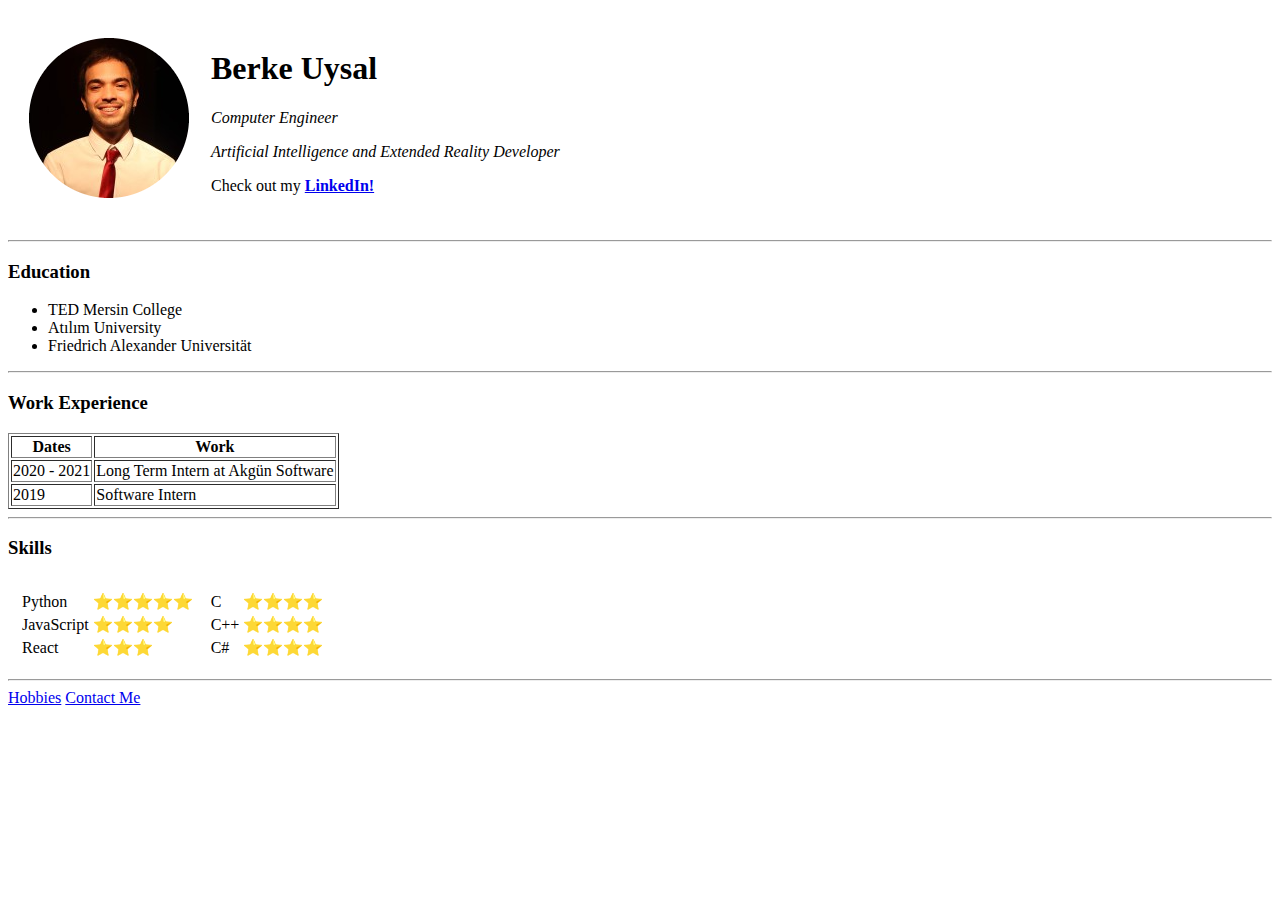
==== index.html @ 7ec973b3 "Initial setup of the website" ====
<!DOCTYPE html>
<html>
  <head>
    <meta charset="UTF-8">
    <title>Berke's Personal Site</title>
  </head>
  <body>
    <table cellspacing="20">
        <tr>
            <td><img src="Profile Photo-modified.png" alt="Berke Uysal profile picture"></td>
            <td><h1>Berke Uysal</h1>
            <p><em>Computer Engineer</em></p>
            <p><em>Artificial Intelligence and Extended Reality Developer</em></p>
            <p>Check out my <strong><a href="https://www.linkedin.com/in/berke-uysal/">LinkedIn!</a></strong></p></td>
        </tr>
    </table>

    <hr>
    <h3>Education</h3>
    <ul>
        <li>TED Mersin College</li>
        <li>Atılım University</li>
        <li>Friedrich Alexander Universität</li>
    </ul>
    <hr>
    <h3>Work Experience</h3>
    <table border="1">
        <thead>
            <tr>
                <th>Dates</th>
                <th>Work</th>
            </tr>
        </thead>
        <tbody>
            <tr>
                <td>2020 - 2021</td>
                <td>Long Term Intern at Akgün Software</td>
            </tr>
            <tr>
                <td>2019</td>
                <td>Software Intern</td>
            </tr>
        </tbody>
    </table>
    <hr>
    <h3>Skills</h3>
    <table cellspacing="10">
        <tr>
            <td>
                <table>
                    <tr>
                        <td>Python</td>
                        <td>⭐⭐⭐⭐⭐</td>
                    </tr>
                    <tr>
                        <td>JavaScript</td>
                        <td>⭐⭐⭐⭐</td>
                    </tr>
                    <tr>
                        <td>React</td>
                        <td>⭐⭐⭐</td>
                    </tr>
                </table>
            </td>
            <td>
                <table>
                    <tr>
                        <td>C</td>
                        <td>⭐⭐⭐⭐</td>
                    </tr>
                     <tr>
                        <td>C++</td>
                        <td>⭐⭐⭐⭐</td>
                    </tr>
                     <tr>
                        <td>C#</td>
                        <td>⭐⭐⭐⭐</td>
                    </tr>
                </table>
            </td>
        </tr>
    </table>
    <hr>
    <a href="hobbies.html">Hobbies</a>
    <a href="contactme.html">Contact Me</a>
  </body>
</html>
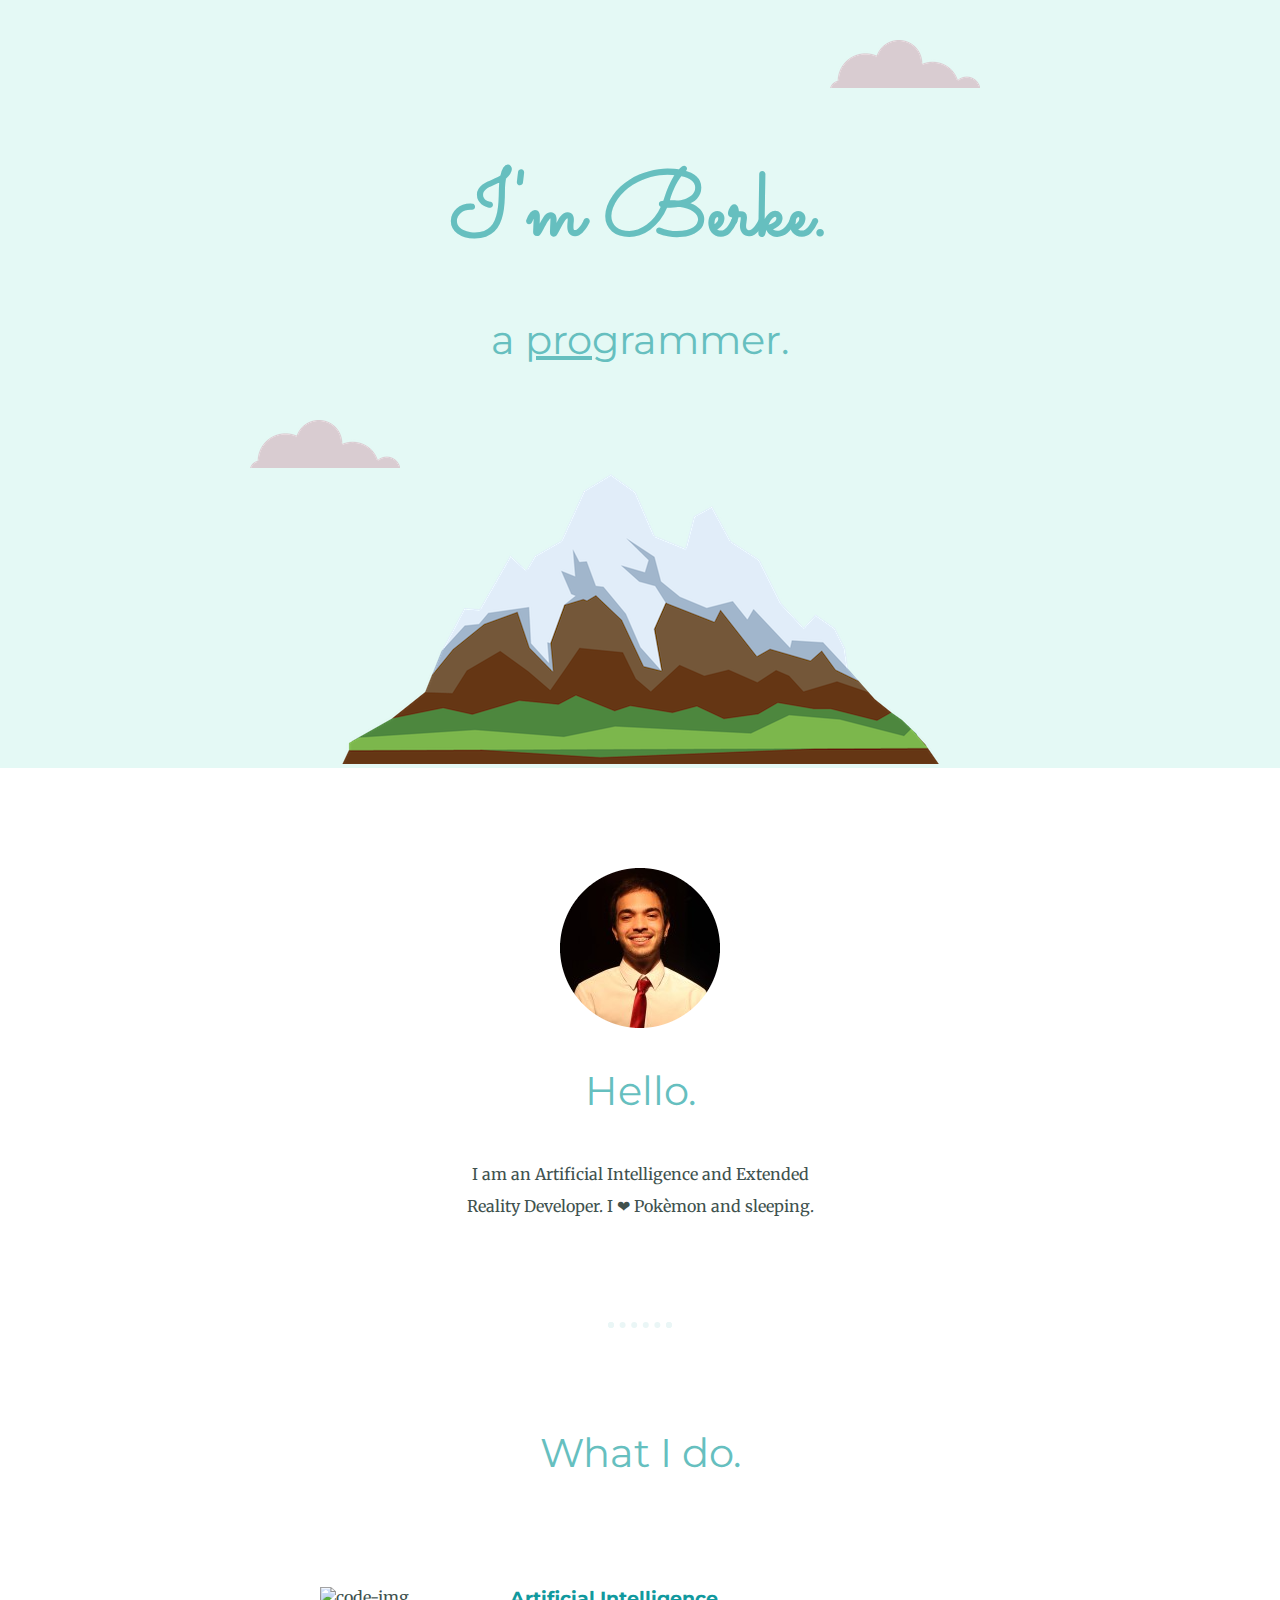
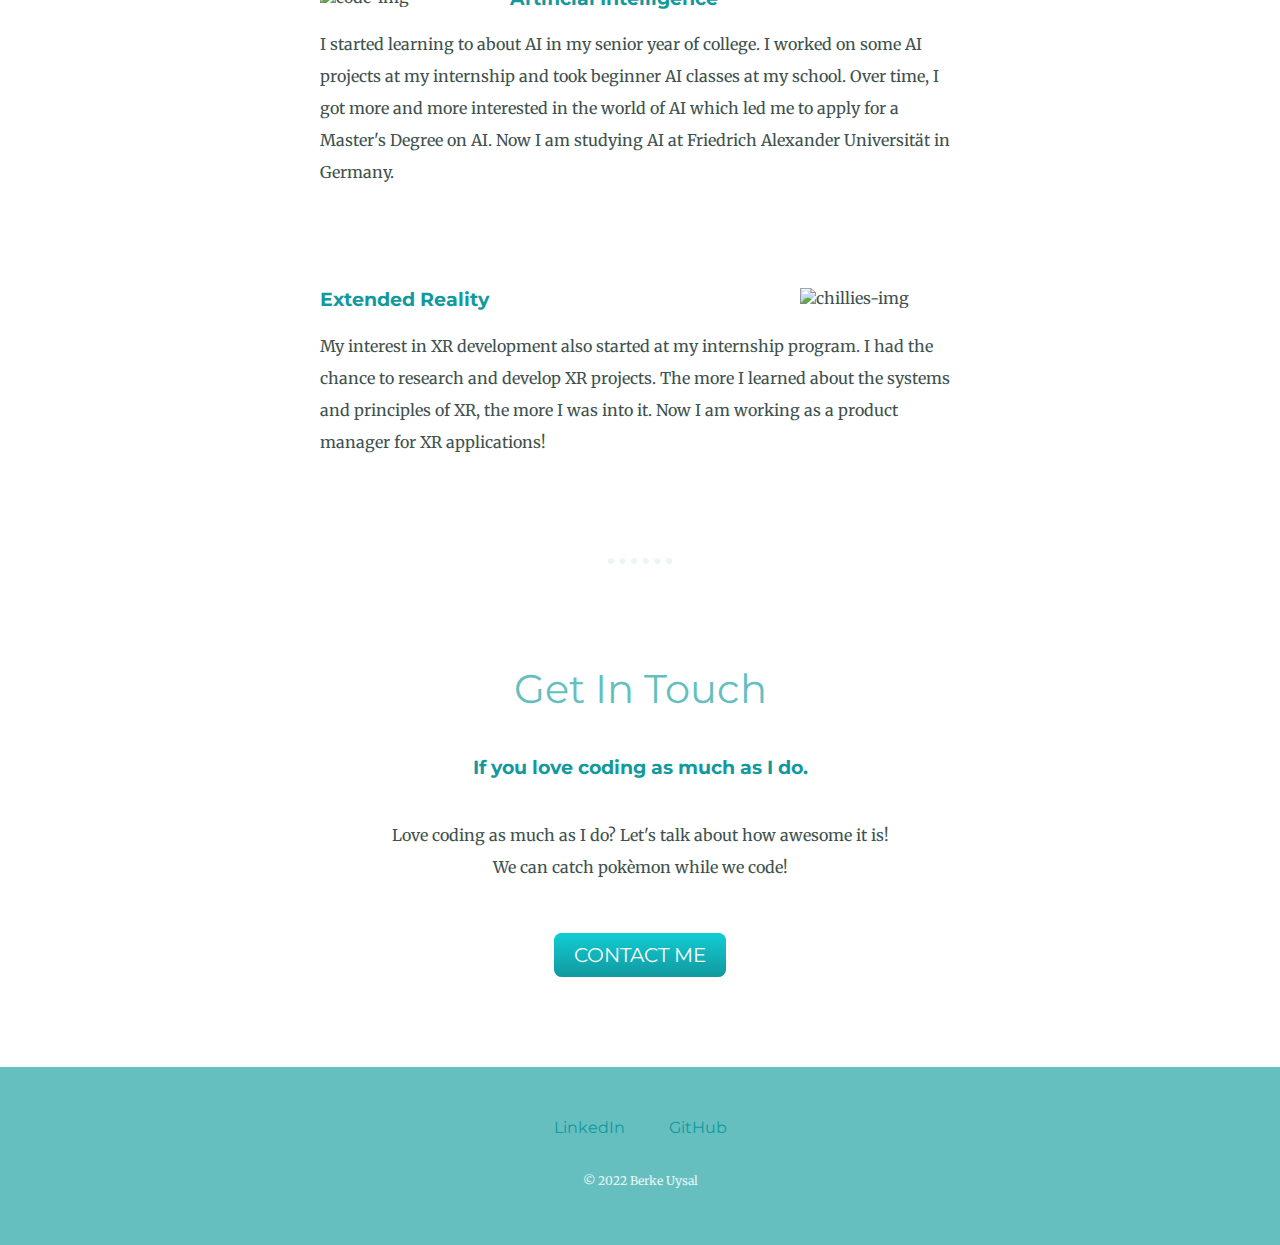
==== commit c935f563: "Add files via upload" ====
--- a/index.html
+++ b/index.html
@@ -1,87 +1,88 @@
 <!DOCTYPE html>
 <html>
-  <head>
-    <meta charset="UTF-8">
-    <title>Berke's Personal Site</title>
-  </head>
-  <body>
-    <table cellspacing="20">
-        <tr>
-            <td><img src="Profile Photo-modified.png" alt="Berke Uysal profile picture"></td>
-            <td><h1>Berke Uysal</h1>
-            <p><em>Computer Engineer</em></p>
-            <p><em>Artificial Intelligence and Extended Reality Developer</em></p>
-            <p>Check out my <strong><a href="https://www.linkedin.com/in/berke-uysal/">LinkedIn!</a></strong></p></td>
-        </tr>
-    </table>
+<head>
+    <meta charset="utf-8"/>
+    <title>Berke Uysal</title>
+    <link rel="stylesheet" href="css/styles.css"/>
+    <link
+            href="https://fonts.googleapis.com/css?family=Merriweather|Montserrat|Sacramento"
+            rel="stylesheet"
+    />
+    <link rel="icon" href="images/favicon.ico"/>
+</head>
 
-    <hr>
-    <h3>Education</h3>
-    <ul>
-        <li>TED Mersin College</li>
-        <li>Atılım University</li>
-        <li>Friedrich Alexander Universität</li>
-    </ul>
-    <hr>
-    <h3>Work Experience</h3>
-    <table border="1">
-        <thead>
-            <tr>
-                <th>Dates</th>
-                <th>Work</th>
-            </tr>
-        </thead>
-        <tbody>
-            <tr>
-                <td>2020 - 2021</td>
-                <td>Long Term Intern at Akgün Software</td>
-            </tr>
-            <tr>
-                <td>2019</td>
-                <td>Software Intern</td>
-            </tr>
-        </tbody>
-    </table>
-    <hr>
-    <h3>Skills</h3>
-    <table cellspacing="10">
-        <tr>
-            <td>
-                <table>
-                    <tr>
-                        <td>Python</td>
-                        <td>⭐⭐⭐⭐⭐</td>
-                    </tr>
-                    <tr>
-                        <td>JavaScript</td>
-                        <td>⭐⭐⭐⭐</td>
-                    </tr>
-                    <tr>
-                        <td>React</td>
-                        <td>⭐⭐⭐</td>
-                    </tr>
-                </table>
-            </td>
-            <td>
-                <table>
-                    <tr>
-                        <td>C</td>
-                        <td>⭐⭐⭐⭐</td>
-                    </tr>
-                     <tr>
-                        <td>C++</td>
-                        <td>⭐⭐⭐⭐</td>
-                    </tr>
-                     <tr>
-                        <td>C#</td>
-                        <td>⭐⭐⭐⭐</td>
-                    </tr>
-                </table>
-            </td>
-        </tr>
-    </table>
-    <hr>
-    <a href="hobbies.html">Hobbies</a>
-    <a href="contactme.html">Contact Me</a>
-  </body>
+<body>
+<div class="top-container">
+    <img class="top-cloud" src="images/cloud.png" alt="cloud"/>
+    <div class="title-text">
+        <h1>I'm Berke.</h1>
+        <h2>a <span class="pro">pro</span>grammer.</h2>
+    </div>
+    <img class="bottom-cloud" src="images/cloud.png" alt="cloud"/>
+    <img class="mountain" src="images/mountain.png" alt="mountain-img"/>
+</div>
+
+<div class="middle-container">
+    <div class="profile">
+        <img src="images/berke.png" alt="berke-profile-img"/>
+        <h2>Hello.</h2>
+        <p class="intro">
+            I am an Artificial Intelligence and Extended Reality Developer. I ❤ Pokèmon and sleeping.
+        </p>
+    </div>
+    <hr/>
+    <div class="skills">
+        <h2>What I do.</h2>
+        <div class="skill-row">
+            <img
+                    class="code-img"
+                    src="https://media3.giphy.com/media/VW4VROUnMdKaTODi9u/giphy.gif?cid=ecf05e47js6ej19htavk4naeaqhlo97r0yfvkscunm14hyeh&rid=giphy.gif&ct=s"
+                    alt="code-img"
+            />
+
+            <h3>Artificial Intelligence</h3>
+            <p>
+                I started learning to about AI in my senior year of college. I worked on some AI projects at my
+                internship and took beginner AI classes at my school. Over time, I got more and more interested in the
+                world of AI which led me to apply for a Master's Degree on AI. Now I am studying AI at Friedrich
+                Alexander Universität in Germany.
+            </p>
+        </div>
+        <div class="skill-row">
+            <img
+                    class="chilli-img"
+                    src="https://media0.giphy.com/media/qgyH8gTI5zB6LtrwKB/giphy.gif?cid=ecf05e47cgwris6gnquiispnm7arbiudjf0jroufrjvxswl8&rid=giphy.gif&ct=s"
+                    alt="chillies-img"
+            />
+
+            <h3>Extended Reality</h3>
+            <p>
+                My interest in XR development also started at my internship program. I had the chance to research and
+                develop XR projects. The more I learned about the systems and principles of XR, the more I was into it.
+                Now I am working as a product manager for XR applications!
+            </p>
+        </div>
+    </div>
+    <hr/>
+    <div class="contact-me">
+        <h2>Get In Touch</h2>
+        <h3>If you love coding as much as I do.</h3>
+        <p class="contact-message">
+            Love coding as much as I do? Let's talk about how awesome it is!
+            We can catch pokèmon while we code!
+        </p>
+        <a class="btn" href="mailto:berkeebrus@gmail.com">CONTACT ME</a>
+    </div>
+</div>
+
+<div class="bottom-container">
+    <a
+            class="footer-link"
+            href="https://www.linkedin.com/in/berke-uysal/"
+    >LinkedIn</a
+    >
+    <a class="footer-link" href="https://github.com/Berkelium0/100daysOfPython">GitHub</a>
+    <p class="copyright">© 2022 Berke Uysal</p>
+</div>
+</body>
 </html>--- a/css/styles.css
+++ b/css/styles.css
@@ -0,0 +1,140 @@
+body {
+  color: #40514e;
+  margin: 0;
+  text-align: center;
+  font-family: "Merriweather", serif;
+}
+
+h1 {
+  color: #66bfbf;
+  font-size: 5.625rem;
+  margin: 50px auto 0 auto;
+  font-family: "Sacramento", cursive;
+}
+
+h2 {
+  color: #66bfbf;
+  font-family: "Montserrat", sans-serif;
+  font-size: 2.5rem;
+  font-weight: normal;
+  padding-bottom: 10px;
+}
+
+h3 {
+  color: #11999e;
+  font-family: "Montserrat", sans-serif;
+}
+
+p {
+  line-height: 2;
+}
+
+hr {
+  border: dotted #eaf6f6 6px;
+  border-bottom: none;
+  width: 4%;
+  margin: 100px auto;
+}
+
+a {
+  color: #11999e;
+  font-family: "Montserrat", sans-serif;
+  margin: 10px 20px;
+  text-decoration: none;
+}
+
+a:hover {
+  color: #eaf6f6;
+}
+
+.top-container {
+  background-color: #e4f9f5;
+  position: relative;
+  padding-top: 100px;
+}
+
+.middle-container {
+  margin: 100px 0;
+}
+
+.bottom-container {
+  background-color: #66bfbf;
+  padding: 50px 0 20px;
+}
+
+.skill-row {
+  width: 50%;
+  margin: 100px auto 100px auto;
+  text-align: left;
+}
+
+.pro {
+  text-decoration: underline;
+}
+
+.intro {
+  width: 30%;
+  margin: auto;
+}
+
+.contact-message {
+  width: 40%;
+  margin: 40px auto 60px;
+}
+
+.copyright {
+  color: #eaf6f6;
+  font-size: 0.75rem;
+  padding: 20px 0;
+}
+
+.top-cloud {
+  position: absolute;
+  right: 300px;
+  top: 40px;
+}
+
+.bottom-cloud {
+  position: absolute;
+  left: 250px;
+  bottom: 300px;
+}
+
+.code-img {
+  width: 25%;
+  float: left;
+  margin-right: 30px;
+}
+
+.chilli-img {
+  width: 25%;
+  float: right;
+  margin-left: 30px;
+}
+
+.btn {
+  background: #11cdd4;
+  background-image: -webkit-linear-gradient(top, #11cdd4, #11999e);
+  background-image: -moz-linear-gradient(top, #11cdd4, #11999e);
+  background-image: -ms-linear-gradient(top, #11cdd4, #11999e);
+  background-image: -o-linear-gradient(top, #11cdd4, #11999e);
+  background-image: linear-gradient(to bottom, #11cdd4, #11999e);
+  -webkit-border-radius: 8;
+  -moz-border-radius: 8;
+  border-radius: 8px;
+  font-family: "Montserrat", sans-serif;
+  color: #ffffff;
+  font-size: 20px;
+  padding: 10px 20px 10px 20px;
+  text-decoration: none;
+}
+
+.btn:hover {
+  background: #30e3cb;
+  background-image: -webkit-linear-gradient(top, #30e3cb, #2bc4ad);
+  background-image: -moz-linear-gradient(top, #30e3cb, #2bc4ad);
+  background-image: -ms-linear-gradient(top, #30e3cb, #2bc4ad);
+  background-image: -o-linear-gradient(top, #30e3cb, #2bc4ad);
+  background-image: linear-gradient(to bottom, #30e3cb, #2bc4ad);
+  text-decoration: none;
+}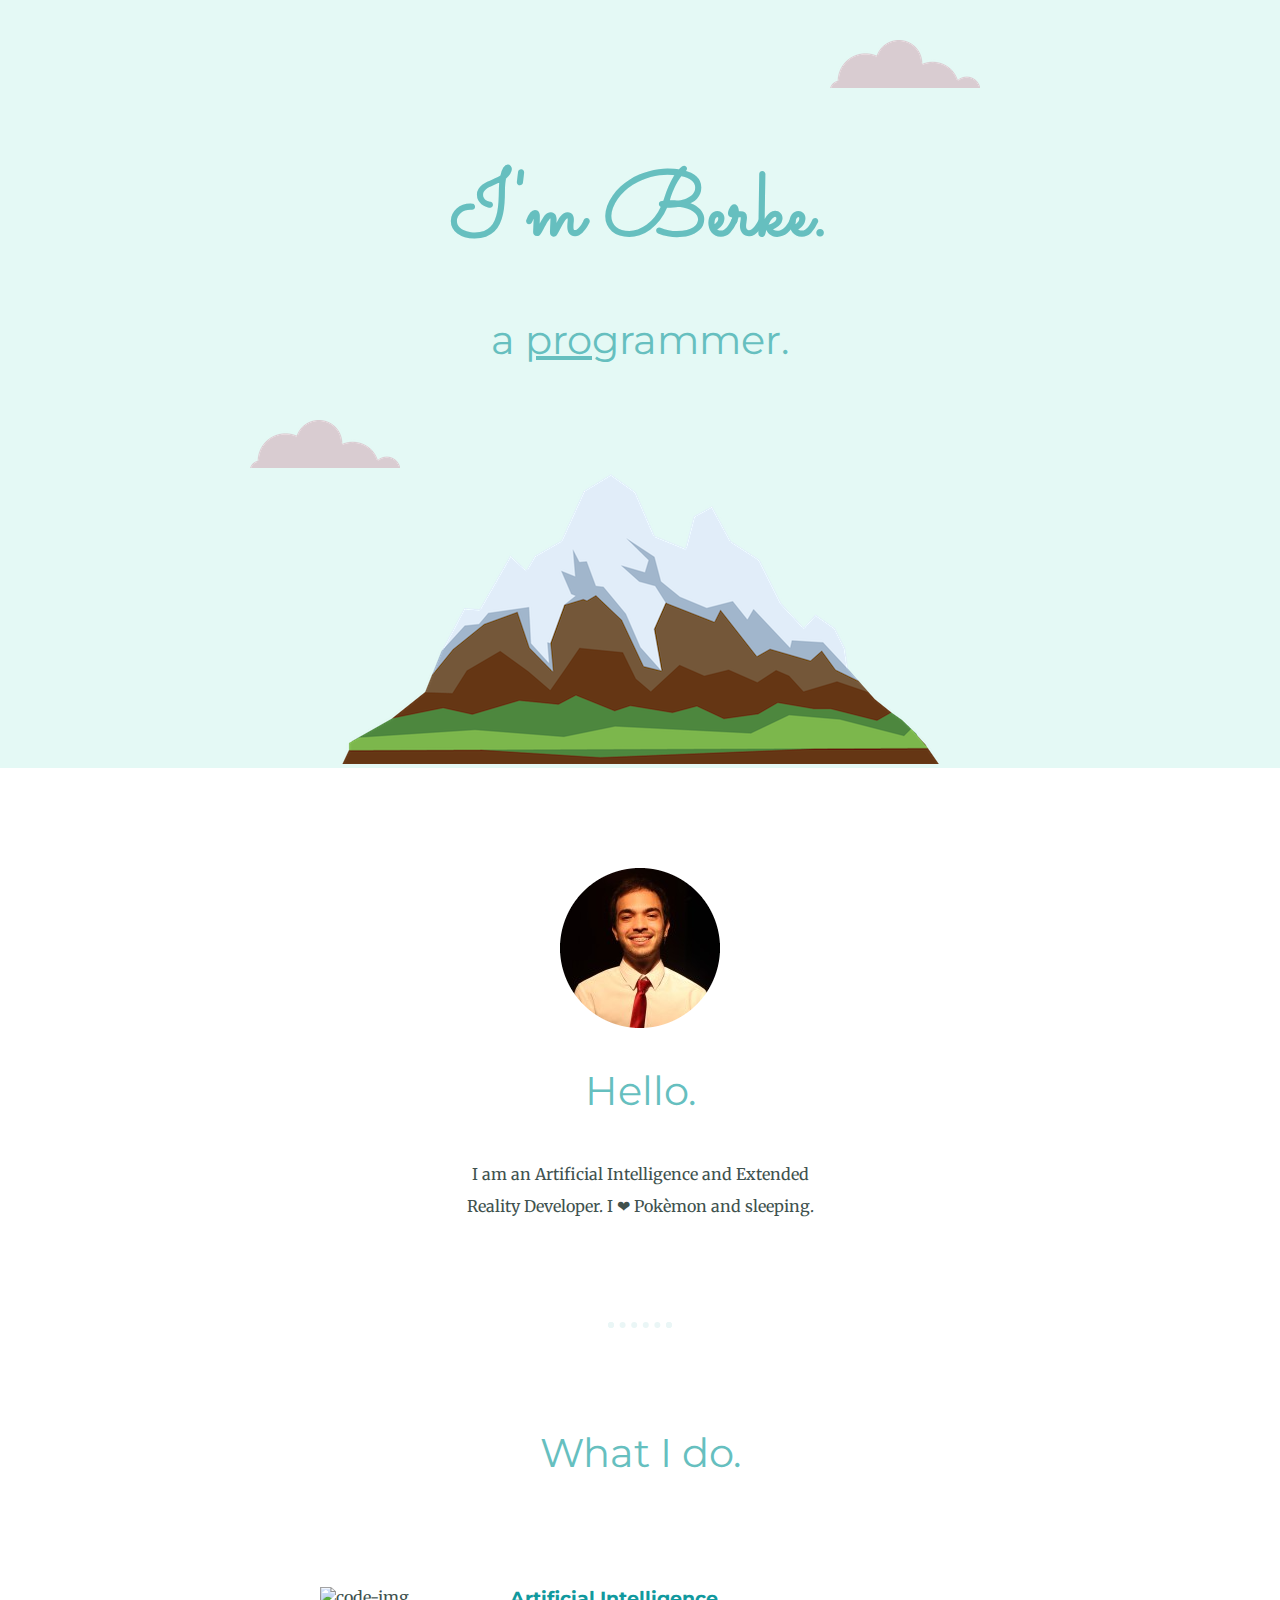
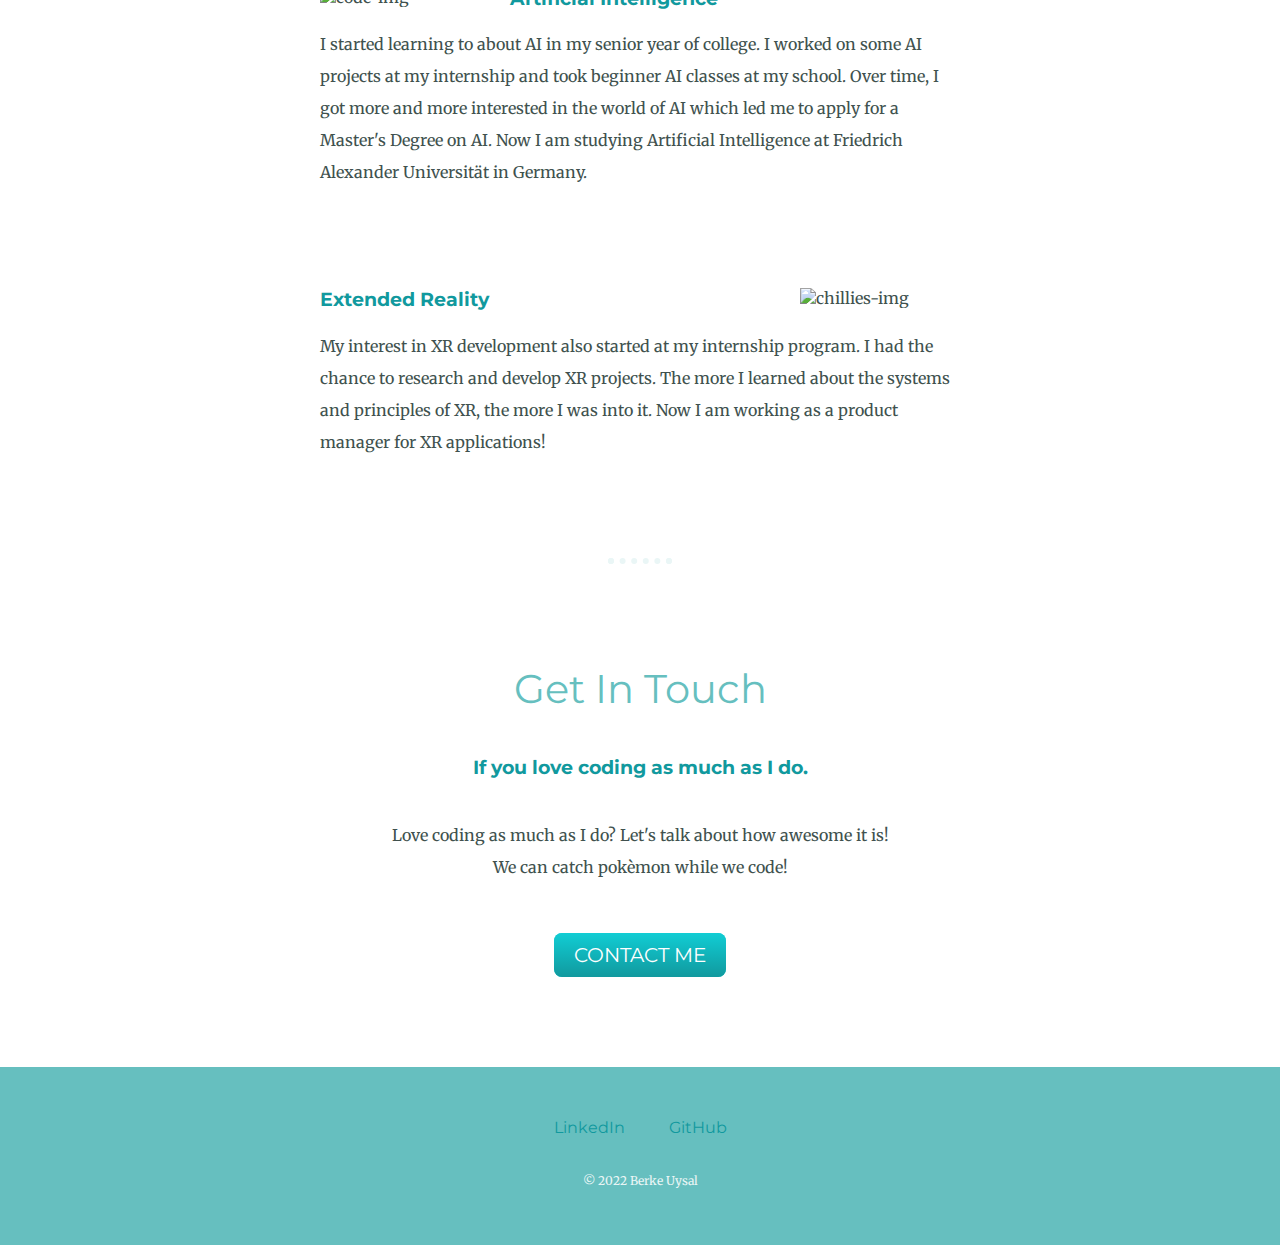
==== commit 2005d916: "Update index.html" ====
--- a/index.html
+++ b/index.html
@@ -44,7 +44,7 @@
             <p>
                 I started learning to about AI in my senior year of college. I worked on some AI projects at my
                 internship and took beginner AI classes at my school. Over time, I got more and more interested in the
-                world of AI which led me to apply for a Master's Degree on AI. Now I am studying AI at Friedrich
+                world of AI which led me to apply for a Master's Degree on AI. Now I am studying Artificial Intelligence at Friedrich
                 Alexander Universität in Germany.
             </p>
         </div>
@@ -85,4 +85,4 @@
     <p class="copyright">© 2022 Berke Uysal</p>
 </div>
 </body>
-</html>+</html>
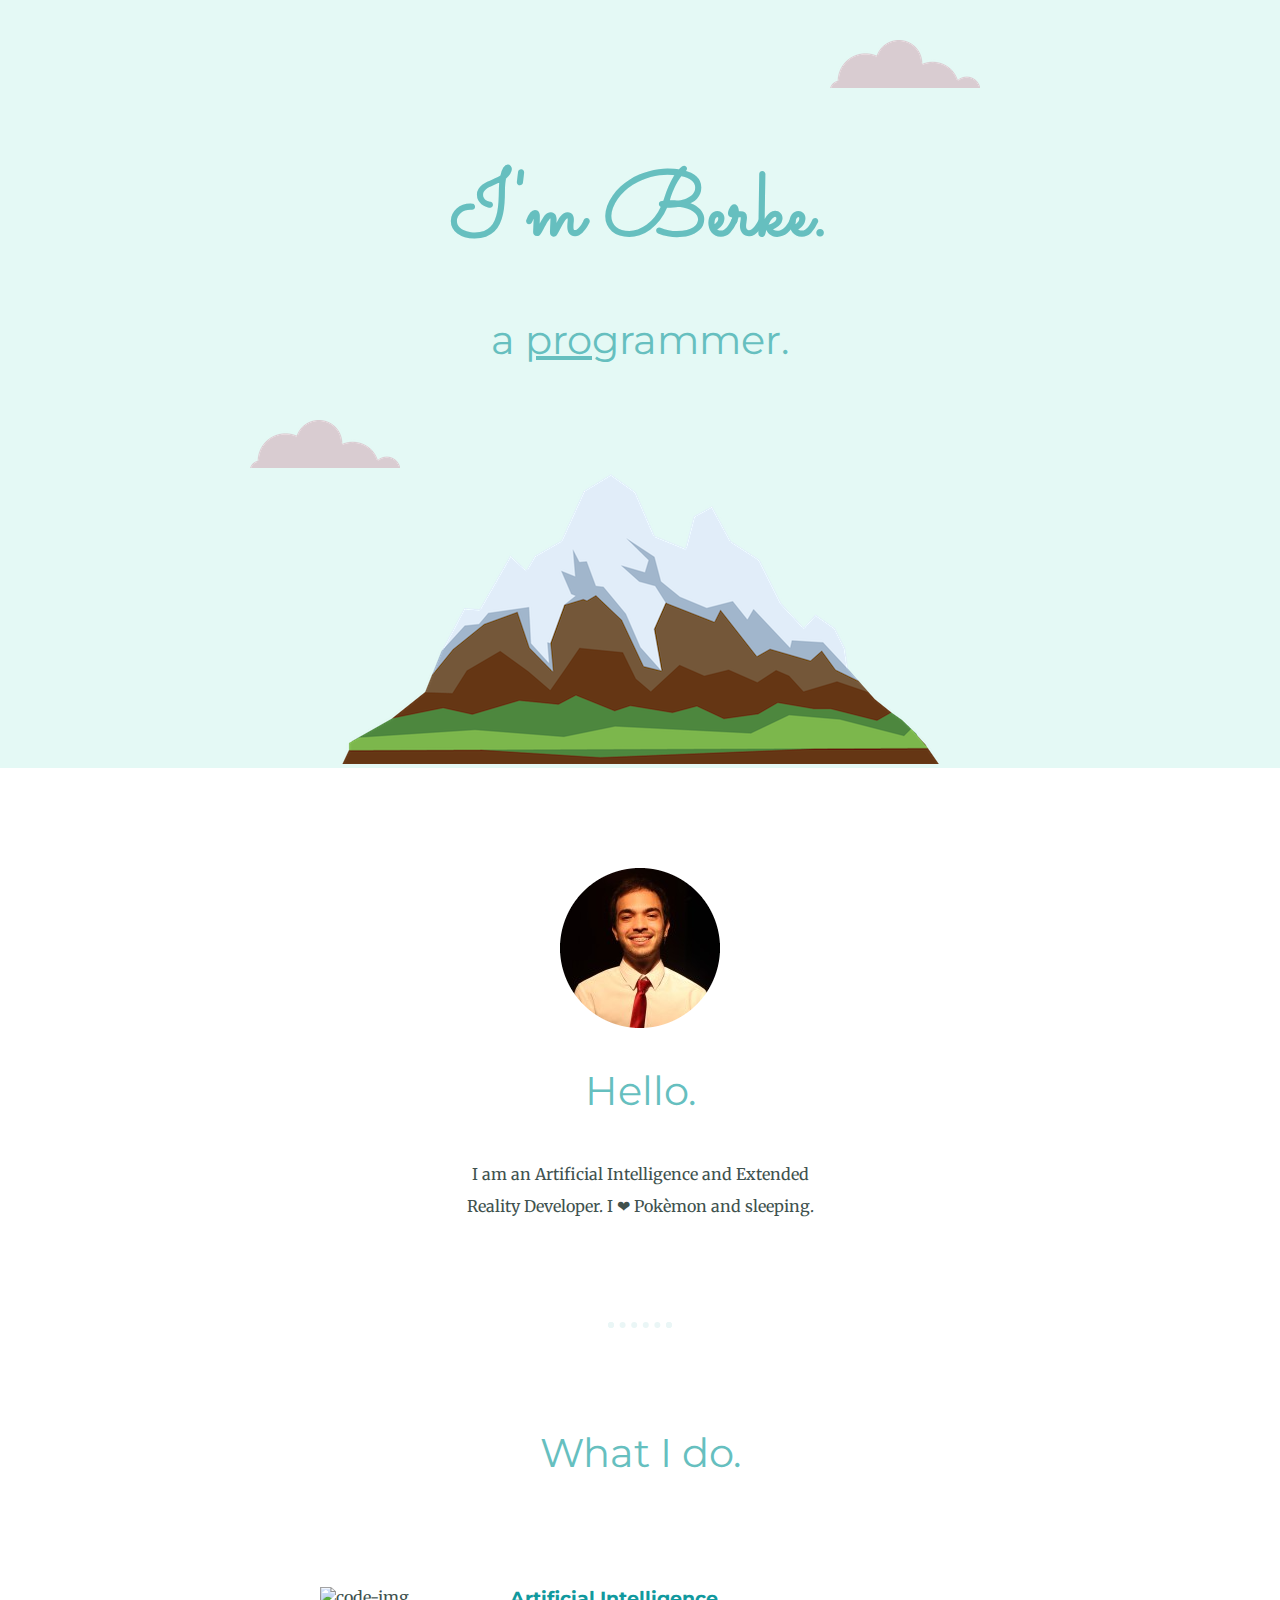
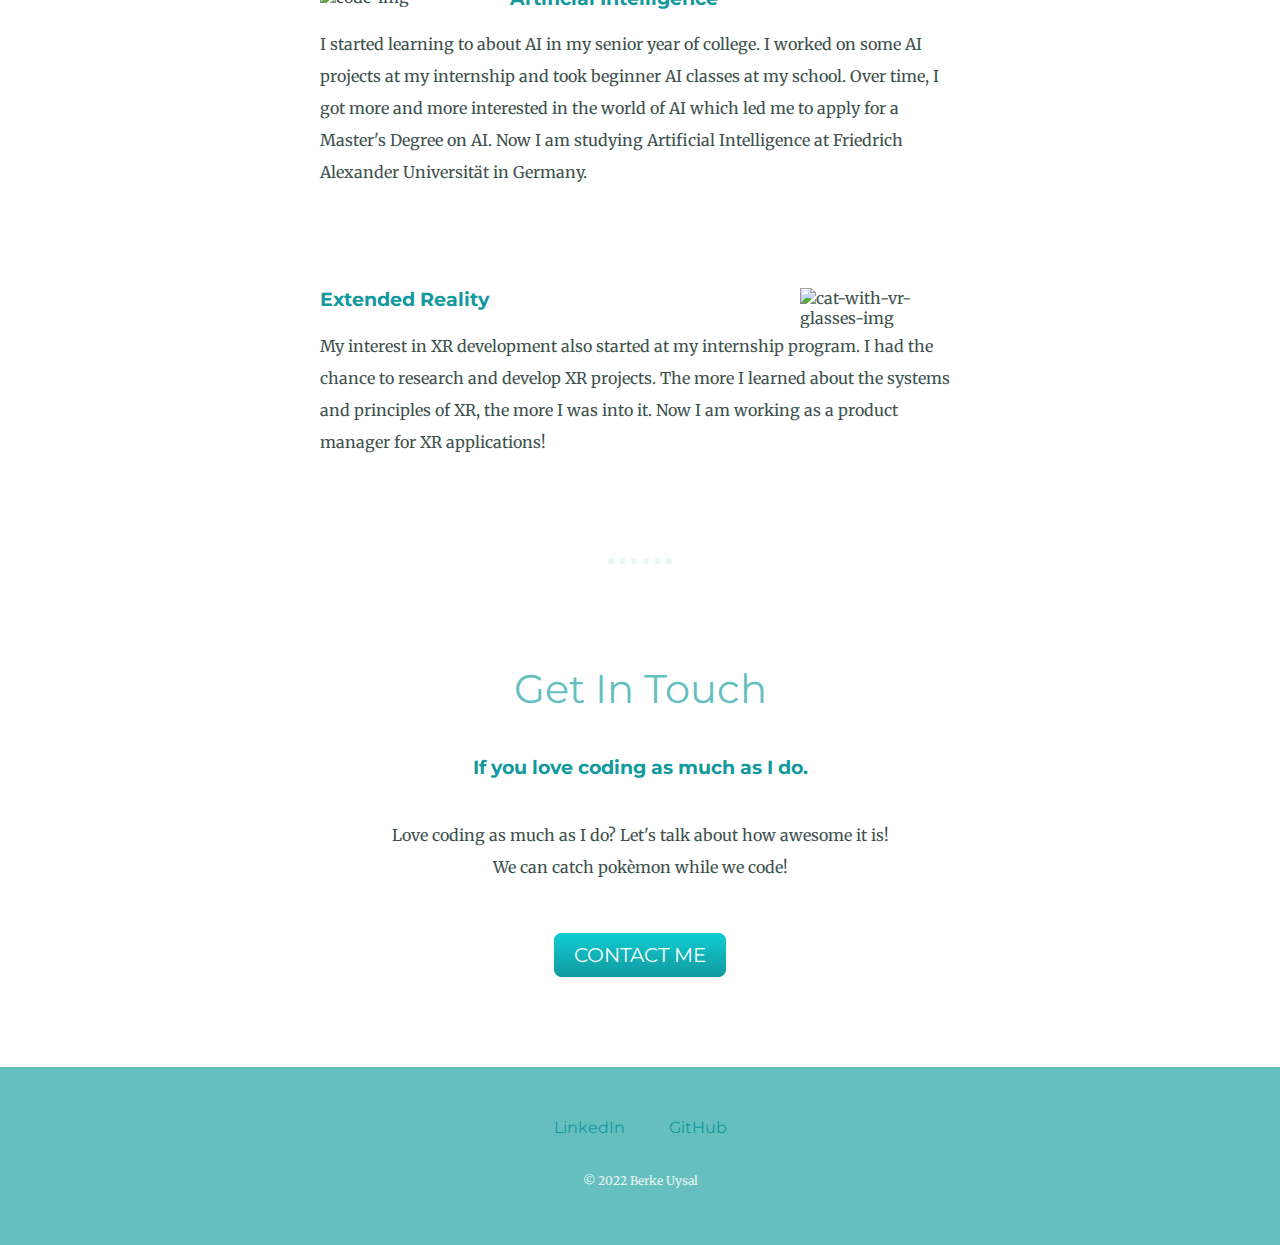
==== commit aa9cabf2: "Update index.html" ====
--- a/index.html
+++ b/index.html
@@ -52,7 +52,7 @@
             <img
                     class="chilli-img"
                     src="https://media0.giphy.com/media/qgyH8gTI5zB6LtrwKB/giphy.gif?cid=ecf05e47cgwris6gnquiispnm7arbiudjf0jroufrjvxswl8&rid=giphy.gif&ct=s"
-                    alt="chillies-img"
+                    alt="cat-with-vr-glasses-img"
             />
 
             <h3>Extended Reality</h3>
@@ -71,7 +71,7 @@
             Love coding as much as I do? Let's talk about how awesome it is!
             We can catch pokèmon while we code!
         </p>
-        <a class="btn" href="mailto:berkeebrus@gmail.com">CONTACT ME</a>
+        <a class="btn" href="mailto:berkeuysal0@gmail.com">CONTACT ME</a>
     </div>
 </div>
 
